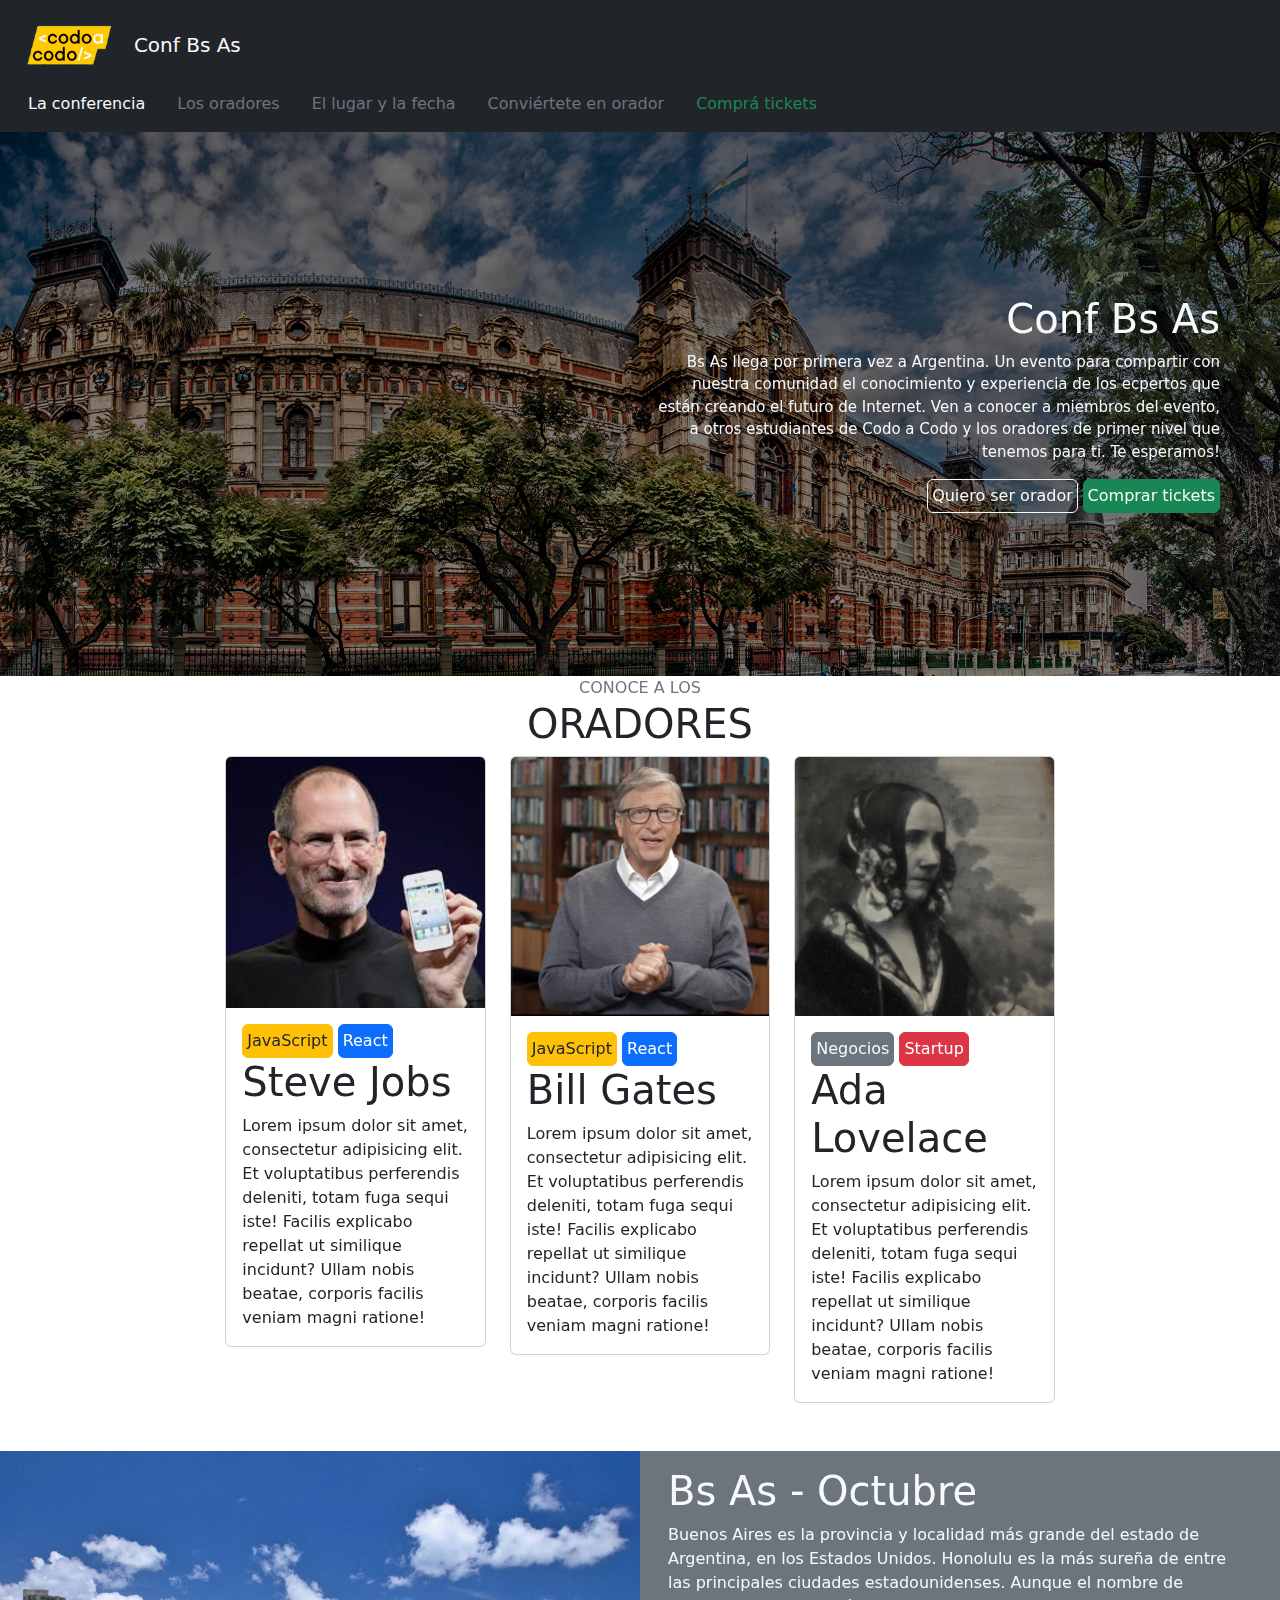
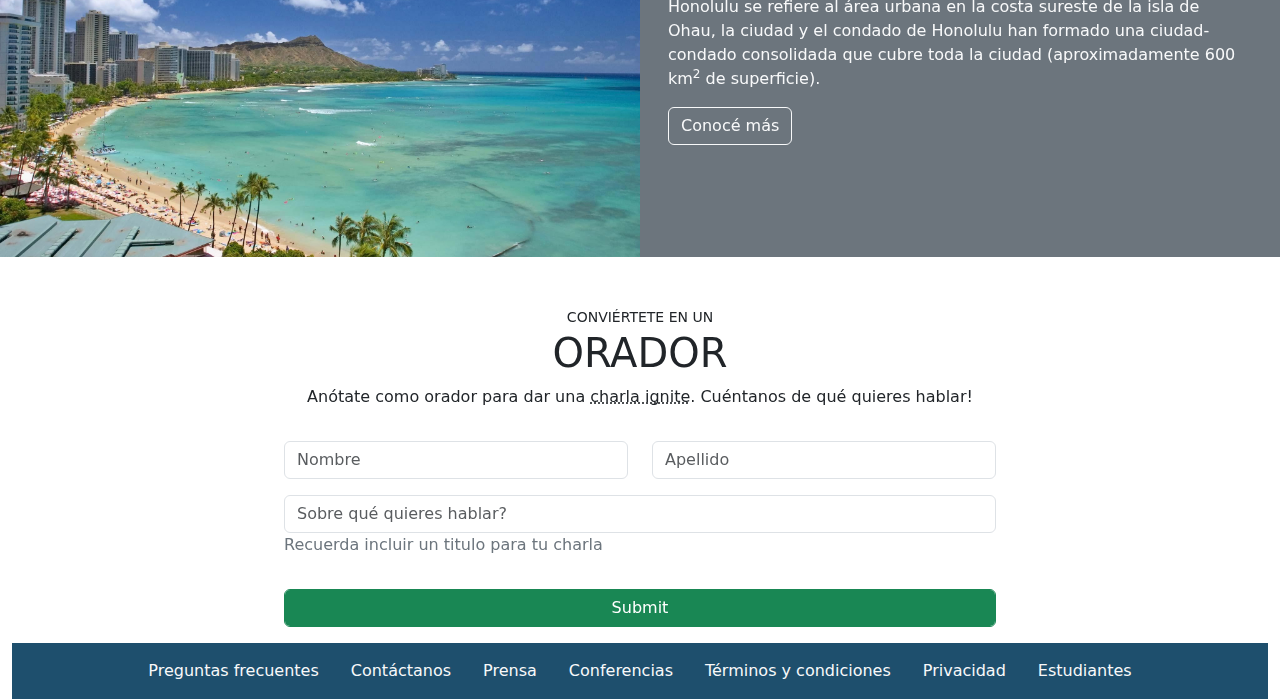
==== index.html @ 9fdf2631 "Trabajo_integrador" ====
<!DOCTYPE html>
<html>
<head>
	<meta charset="utf-8">
	<meta name="viewport" content="width=device-width, initial-scale=1">
	<title>Conf Bs As</title>
	<link href="styles.css" rel="stylesheet">
	<link href="https://cdn.jsdelivr.net/npm/bootstrap@5.2.0/dist/css/bootstrap.min.css" rel="stylesheet">
	<script src="https://cdn.jsdelivr.net/npm/bootstrap@5.2.0/dist/js/bootstrap.bundle.min.js"></script>
</head>
<body>
	<!-- NAV -->
	<nav class="nav navbar bg-dark">
		<div class="container-fluid bg-dark">
			<a class="navbar-brand text-light" href="#">
				<img src="codoacodo.png"> Conf Bs As
			</a>
			<ul class="nav">
				<li class="nav-item">
					<a class="nav-link text-light" href="#">La conferencia</a>
				</li>
				<li class="nav-item">
					<a class="nav-link text-secondary" href="#">Los oradores</a>
				</li>
				<li class="nav-item">
					<a class="nav-link text-secondary" href="#">El lugar y la fecha</a>
				</li>
				<li class="nav-item">
					<a class="nav-link text-secondary" href="#">Conviértete en orador</a>
				</li>
				<li class="nav-item">
					<a class="nav-link text-success" href="#">Comprá tickets</a>
				</li>
			</ul>
		</div>
	</nav>

	<!-- CARRUSEL -->
	<div id="carouselExampleSlidesOnly" class="carousel slide" data-bs-ride="carousel">
		<div class="carousel-inner">
			<div class="carousel-item active">
				<img src="ba1.jpg" class="d-block w-100" alt="Palacio de Aguas Corrientes">
			</div>
			<div class="carousel-item">
				<img src="ba2.jpg" class="d-block w-100" alt="Don Diego">
			</div>
			<div class="carousel-item">
				<img src="ba3.jpg" class="d-block w-100" alt="Obelisco de Buenos Aires">
			</div>
		</div>
	</div>

	<!-- BLUR (?) superpuesto al carrusel -->
	<div class="">
		<div class="row blurCONFBSAS px-md-5">
			<div class="col-12 col-md-12 col-lg-6"></div>
			<div class="text-light col-12 col-md-12 col-lg-6">
				<h1>Conf Bs As</h1>
				<p class="textoResponsive">Bs As llega por primera vez a Argentina. Un evento para compartir con nuestra comunidad el conocimiento y experiencia de los ecpertos que están creando el futuro de Internet. Ven a conocer a miembros del evento, a otros estudiantes de Codo a Codo y los oradores de primer nivel que tenemos para ti. Te esperamos!</p>
				<button type="button" class="p-1 btn bg-transparent btn-light text-light" href="#" placeholder="Quiero ser orador">Quiero ser orador</button>
				<button type="button" class="p-1 btn btn-success text-light" href="#">Comprar tickets</button>
			</div>
		</div>
	</div>
	
	<!-- ORADORES -->
	<div class="container-fluid">
		<div class="row"><div class="col-">
		<p class="my-0 text-center text-secondary">CONOCE A LOS</p>
		</div></div>
		<h1 class="text-center">ORADORES</h1>

		<!-- SECCION DE CARDS -->
		<div class="row">
			<div class="col-12 col-md-1 col-lg-1 col-xl-2"></div>
			<div class="col-12 col-md-10 col-lg-10 col-xl-8">
				<div class="row">
					<!-- STEVE JOBS -->
					<div class="col-sm-12 col-md-12 col-lg-4">
						<div class="card">
							<img class="card-img-top" src="steve.jpg">
							<div class="card-body">
								<span>
									<a class="p-1 btn-card btn btn-warning text-dark">JavaScript</a>
									<a class="p-1 btn-card btn btn-primary">React</a>
								</span>
								<h1 class="card-title">Steve Jobs</h1>
								<p class="card-text">Lorem ipsum dolor sit amet, consectetur adipisicing elit. Et voluptatibus perferendis deleniti, totam fuga sequi iste! Facilis explicabo repellat ut similique incidunt? Ullam nobis beatae, corporis facilis veniam magni ratione!</p>
							</div>
						</div>
					</div>

					<!-- BILL GATES -->
					<div class="col-sm-12 col-md-12 col-lg-4">
						<div class="card">
							<img class="card-img-top" src="bill.jpg">
							<div class="card-body">
								<span>
									<a class="p-1 btn-card btn btn-warning text-dark">JavaScript</a>
									<a class="p-1 btn-card btn btn-primary">React</a>
								</span>
								<h1 class="card-title">Bill Gates</h1>
								<p class="card-text">Lorem ipsum dolor sit amet, consectetur adipisicing elit. Et voluptatibus perferendis deleniti, totam fuga sequi iste! Facilis explicabo repellat ut similique incidunt? Ullam nobis beatae, corporis facilis veniam magni ratione!</p>
							</div>
						</div>
					</div>

					<!-- ADA LOVELACE -->
					<div class="col-sm-12 col-md-12 col-lg-4">
						<div class="card">
							<img class="card-img-top" src="ada.jpeg">
							<div class="card-body">
								<span>
									<a class="p-1 btn-card btn btn-secondary text-light">Negocios</a>
									<a class="p-1 btn-card btn btn-danger">Startup</a>
								</span>
								<h1 class="card-title">Ada Lovelace</h1>
								<p class="card-text">Lorem ipsum dolor sit amet, consectetur adipisicing elit. Et voluptatibus perferendis deleniti, totam fuga sequi iste! Facilis explicabo repellat ut similique incidunt? Ullam nobis beatae, corporis facilis veniam magni ratione!</p>
							</div>
						</div>
					</div>

				</div>
			</div>
			<div class="col-12 col-md-1 col-lg-1 col-xl-2"></div>
		</div>

	<!-- BS AS OCTUBRE - HONOLULU -->
	<div class="bg-secondary my-5 justify-content-center row">
		<div class="px-0 m-0 col-12 col-md-12 col-lg-6">
			<img src="honolulu.jpg" alt="Honolulu">
		</div>
		<div class="col-12 col-md-12 col-lg-6 text-light bg-secondary">
			<div class="p-3">
				<h1>Bs As -  Octubre</h1>
				<p>Buenos Aires es la provincia y localidad más grande del estado de Argentina, en los Estados Unidos. Honolulu es la más sureña de entre las principales ciudades estadounidenses. Aunque el nombre de Honolulu se refiere al área urbana en la costa sureste de la isla de Ohau, la ciudad y el condado de Honolulu han formado una ciudad-condado consolidada que cubre toda la ciudad (aproximadamente 600 km<sup>2</sup> de superficie).</p>
				<a class="btn btn-outline-light" href="#">Conocé más</a>
			</div>
		</div>
	</div>

	<!-- FORM CONVIERTETE EN ORADOR -->
	<div class="container">
		<div class="text-center">
			<small>CONVIÉRTETE EN UN</small>
			<h1>ORADOR</h1>
			<p>Anótate como orador para dar una <abbr title="charla ignite">charla ignite</abbr>. Cuéntanos de qué quieres hablar!</p>
		</div>	
		<div class="row">
			<div class="col-12 col-md-2"></div>
			<div class="col-12 col-md-8">
				<form>
					<div class="row">
						<div class="col-12 col-sm-6">
							<input class="form-control" type="text" name="nombre" placeholder="Nombre">
						</div>
						<div class="col-12 col-sm-6">
							<input class="form-control" type="text" name="apellido" placeholder="Apellido">
						</div>
					</div>
					<div class="row">
						<div class="col-">
							<input class="form-control" type="textarea" name="textarea" placeholder="Sobre qué quieres hablar?">
							<p class="text-secondary">Recuerda incluir un titulo para tu charla</p>
						</div>
					</div>
					<div class="row">
						<div class="col-">
							<input class="btn btn-success form-control" type="submit" name="enviar" placeholder="Enviar">
						</div>
					</div>
				</form>
			</div>
			<div class="col-12 col-md-2"></div>


		</div>
	</div>

	<!-- FOOTER -->
	<footer class="nav navbar footerClass">
		<div class="row">
			<div class="col-12 col-md-1 "></div>
			<div class="col-12 col-md-10 ">
				<ul class="nav justify-content-center">
					<li class="nav-item">
						<a class="text-light nav-link" href="#">Preguntas frecuentes</a>
					</li>
					<li class="nav-item">
						<a class="text-light nav-link" href="#">Contáctanos</a>
					</li>
					<li class="nav-item">
						<a class="text-light nav-link" href="#">Prensa</a>
					</li>
					<li class="nav-item">
						<a class="text-light nav-link" href="#">Conferencias</a>
					</li>
					<li class="nav-item">
						<a class="text-light nav-link" href="#">Términos y condiciones</a>
					</li>
					<li class="nav-item">
						<a class="text-light nav-link" href="#">Privacidad</a>
					</li>
					<li class="nav-item">
						<a class="text-light nav-link" href="#">Estudiantes</a>
					</li>
				</ul>
			</div>
			<div class="col-12 col-md-1 "></div>
		</div>
	</footer>
</body>
</html>
---- styles.css ----
#carouselExampleSlidesOnly{
	position: absolute;
	top: 1;
	left: 0;
	z-index: -1;
}

@media screen and (max-width: 320px) {
  div.blurCONFBSAS {
    font-size: 10px;
    height: 11rem;
  }
}

@media screen and (min-width: 375px) {
  div.blurCONFBSAS {
    font-size: 12px;
    height: 13rem;
  }
}

@media screen and (min-width: 425px) {
  div.blurCONFBSAS {
    font-size: 10px;
    height: 15rem;
  }
}

@media screen and (min-width: 768px) {
  div.blurCONFBSAS {
    font-size: 20px;
    height: 27rem;
  }
}

@media screen and (min-width: 1024px) {
  div.blurCONFBSAS {
    font-size: 15px;
    height: 34rem;
  }
}

@media screen and (min-width: 1440px) {
  div.blurCONFBSAS {
    font-size: 20px;
    height: 48rem;
  }
}



html, body{
	overflow-x: hidden;
}

/*.textoResponsive{
		font-size: 2vw;
}*/

.container-fluid{
	background-color: rgba(255, 255, 255, 1.0);
}

div.BsAsOcutubre{
	background-color: red;
}

img[src="codoacodo.png"]{
	width: 25%;
}
img[src="honolulu.jpg"]{
	width: 100%;
	margin: 0;
	padding: 0;
}

div.blurCONFBSAS{
	width: 100%;
	margin: 0%;
	background-color: rgba(0, 0, 0, .5);
	text-align: right;
	display: flex;
	align-items: center;
}

div.BsAsOctubre{
	width: 100%;
	margin: 2rem 0 2rem 0;
	padding: 0rem;

}

div.BsAsOctubre > div{
	width: 50%;
}

.footerClass{
	background-color: rgba(30, 79, 109, 1.0);
}

form > div.row{
	margin: 1rem 0rem 1rem 0rem;
}

footer{
	padding: 2rem 0rem 2rem 0rem;
	margin: 0rem;
	width: 100%;
}

footer > div.row{
	margin: 0;
	width: 100%;
}
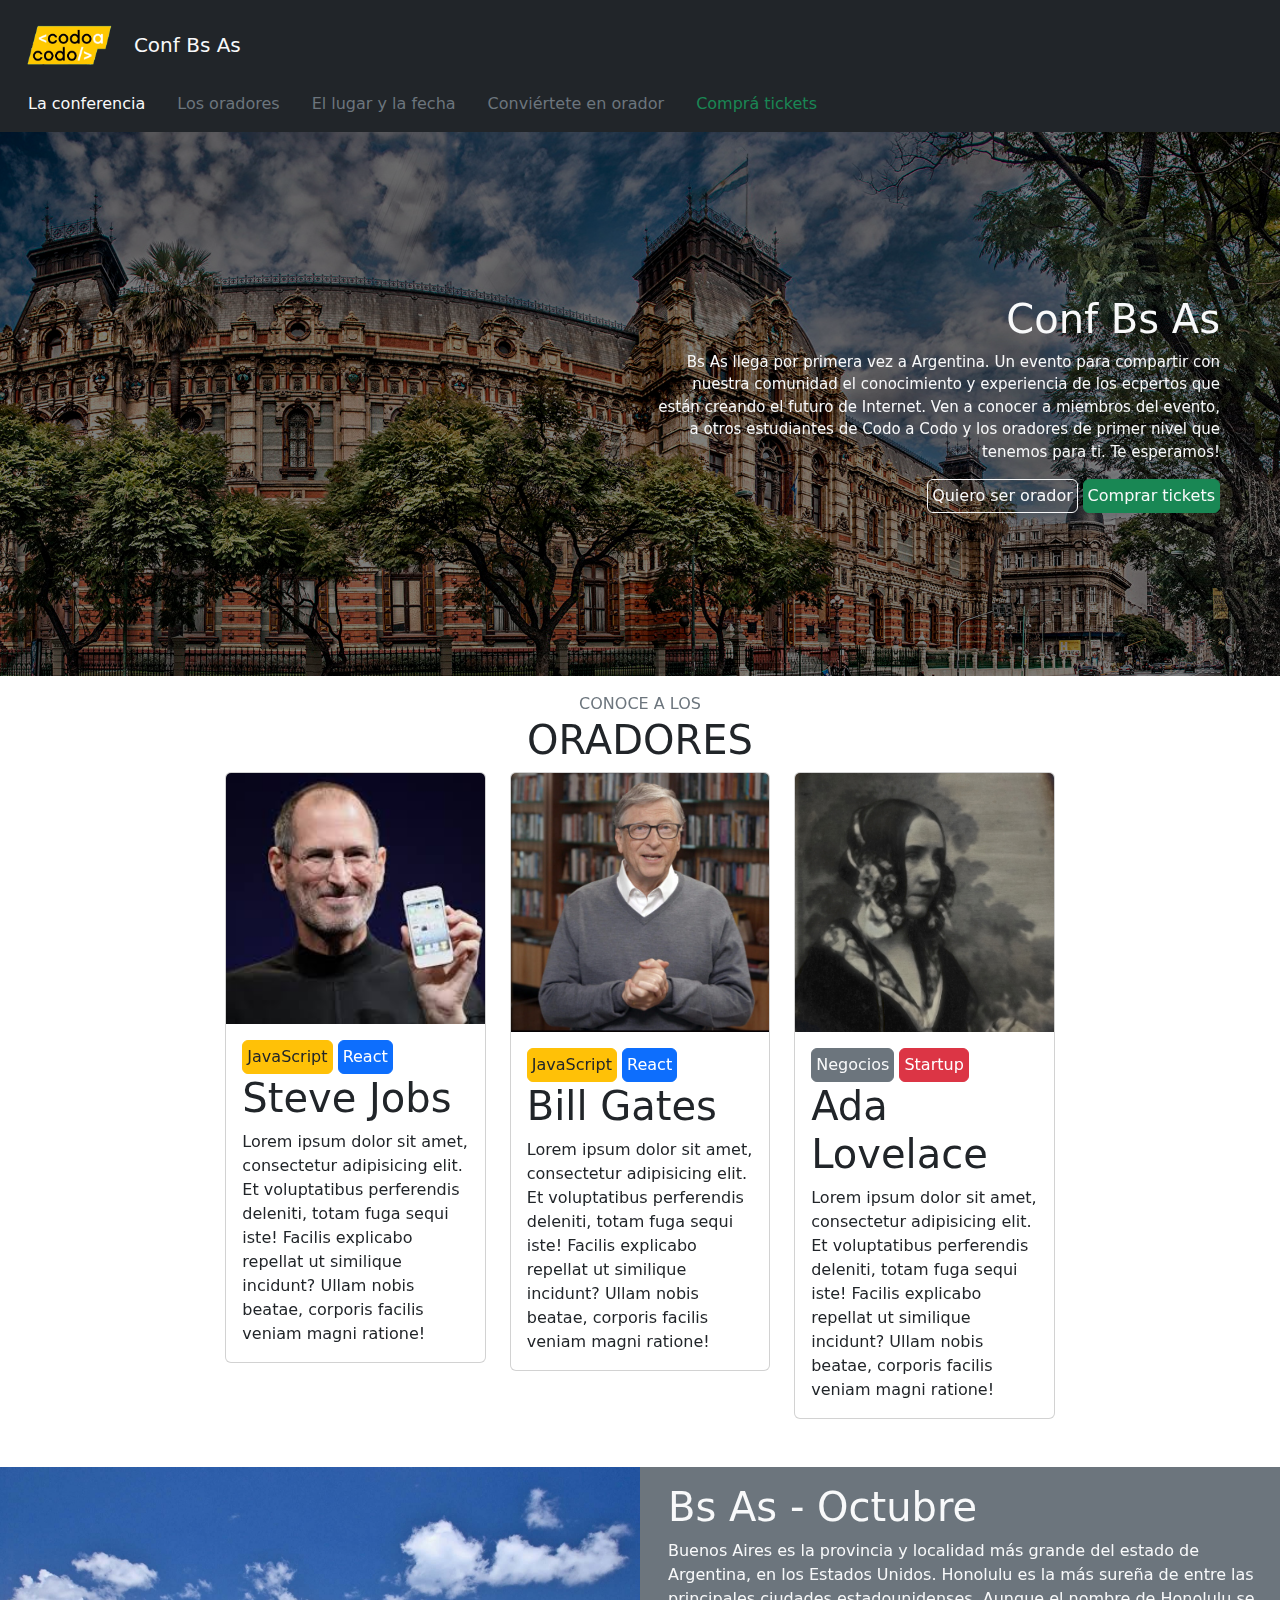
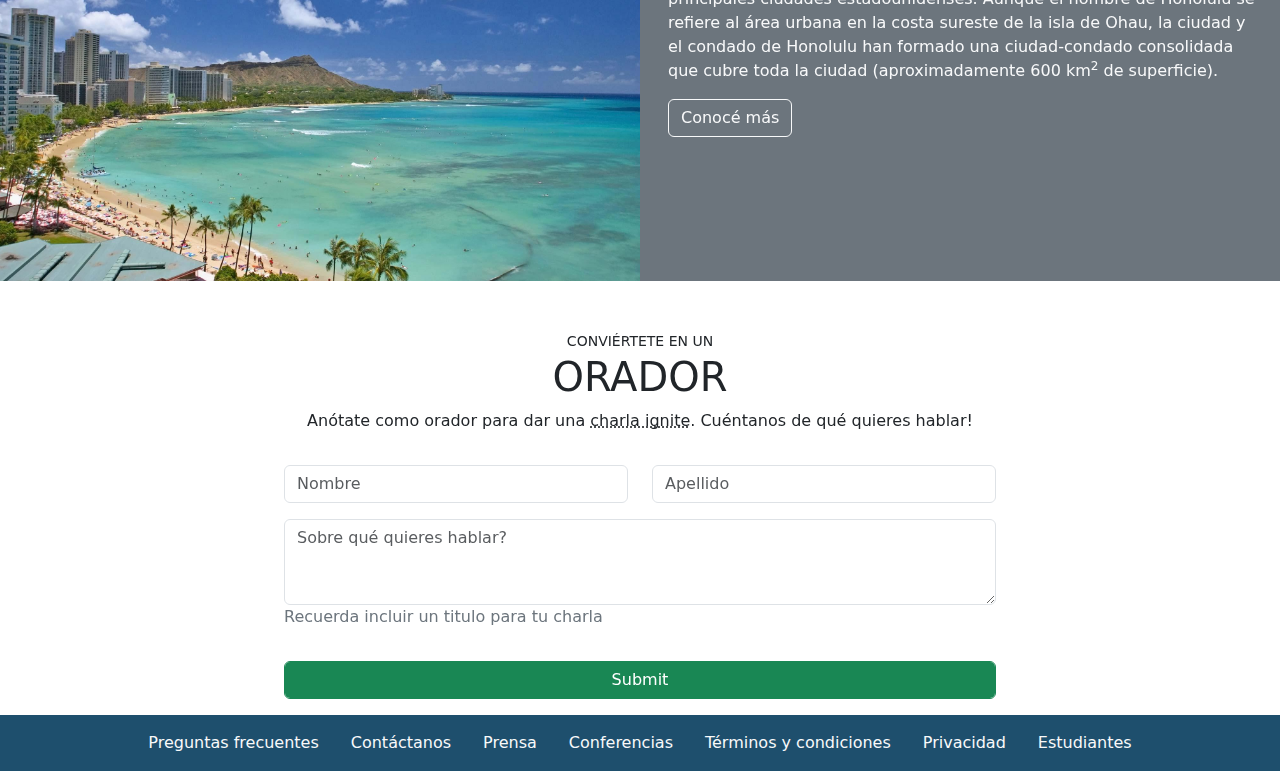
==== commit 2db0430a: "Cambios en el footer y textarea" ====
--- a/index.html
+++ b/index.html
@@ -66,7 +66,7 @@
 	<!-- ORADORES -->
 	<div class="container-fluid">
 		<div class="row"><div class="col-">
-		<p class="my-0 text-center text-secondary">CONOCE A LOS</p>
+		<p class="pt-3 my-0 text-center text-secondary">CONOCE A LOS</p>
 		</div></div>
 		<h1 class="text-center">ORADORES</h1>
 
@@ -124,7 +124,7 @@
 			</div>
 			<div class="col-12 col-md-1 col-lg-1 col-xl-2"></div>
 		</div>
-
+	</div>
 	<!-- BS AS OCTUBRE - HONOLULU -->
 	<div class="bg-secondary my-5 justify-content-center row">
 		<div class="px-0 m-0 col-12 col-md-12 col-lg-6">
@@ -160,7 +160,7 @@
 					</div>
 					<div class="row">
 						<div class="col-">
-							<input class="form-control" type="textarea" name="textarea" placeholder="Sobre qué quieres hablar?">
+							<textarea class="form-control" id="exampleFormControlTextarea1" rows="3" placeholder="Sobre qué quieres hablar?"></textarea>
 							<p class="text-secondary">Recuerda incluir un titulo para tu charla</p>
 						</div>
 					</div>
@@ -179,7 +179,7 @@
 
 	<!-- FOOTER -->
 	<footer class="nav navbar footerClass">
-		<div class="row">
+		<div class="row footerClass">
 			<div class="col-12 col-md-1 "></div>
 			<div class="col-12 col-md-10 ">
 				<ul class="nav justify-content-center">
--- a/styles.css
+++ b/styles.css
@@ -47,16 +47,6 @@
   }
 }
 
-
-
-html, body{
-	overflow-x: hidden;
-}
-
-/*.textoResponsive{
-		font-size: 2vw;
-}*/
-
 .container-fluid{
 	background-color: rgba(255, 255, 255, 1.0);
 }
@@ -94,18 +84,12 @@
 	width: 50%;
 }
 
-.footerClass{
-	background-color: rgba(30, 79, 109, 1.0);
-}
-
 form > div.row{
 	margin: 1rem 0rem 1rem 0rem;
 }
 
-footer{
-	padding: 2rem 0rem 2rem 0rem;
-	margin: 0rem;
-	width: 100%;
+.footerClass{
+	background-color: rgba(30, 79, 109, 1.0);
 }
 
 footer > div.row{
